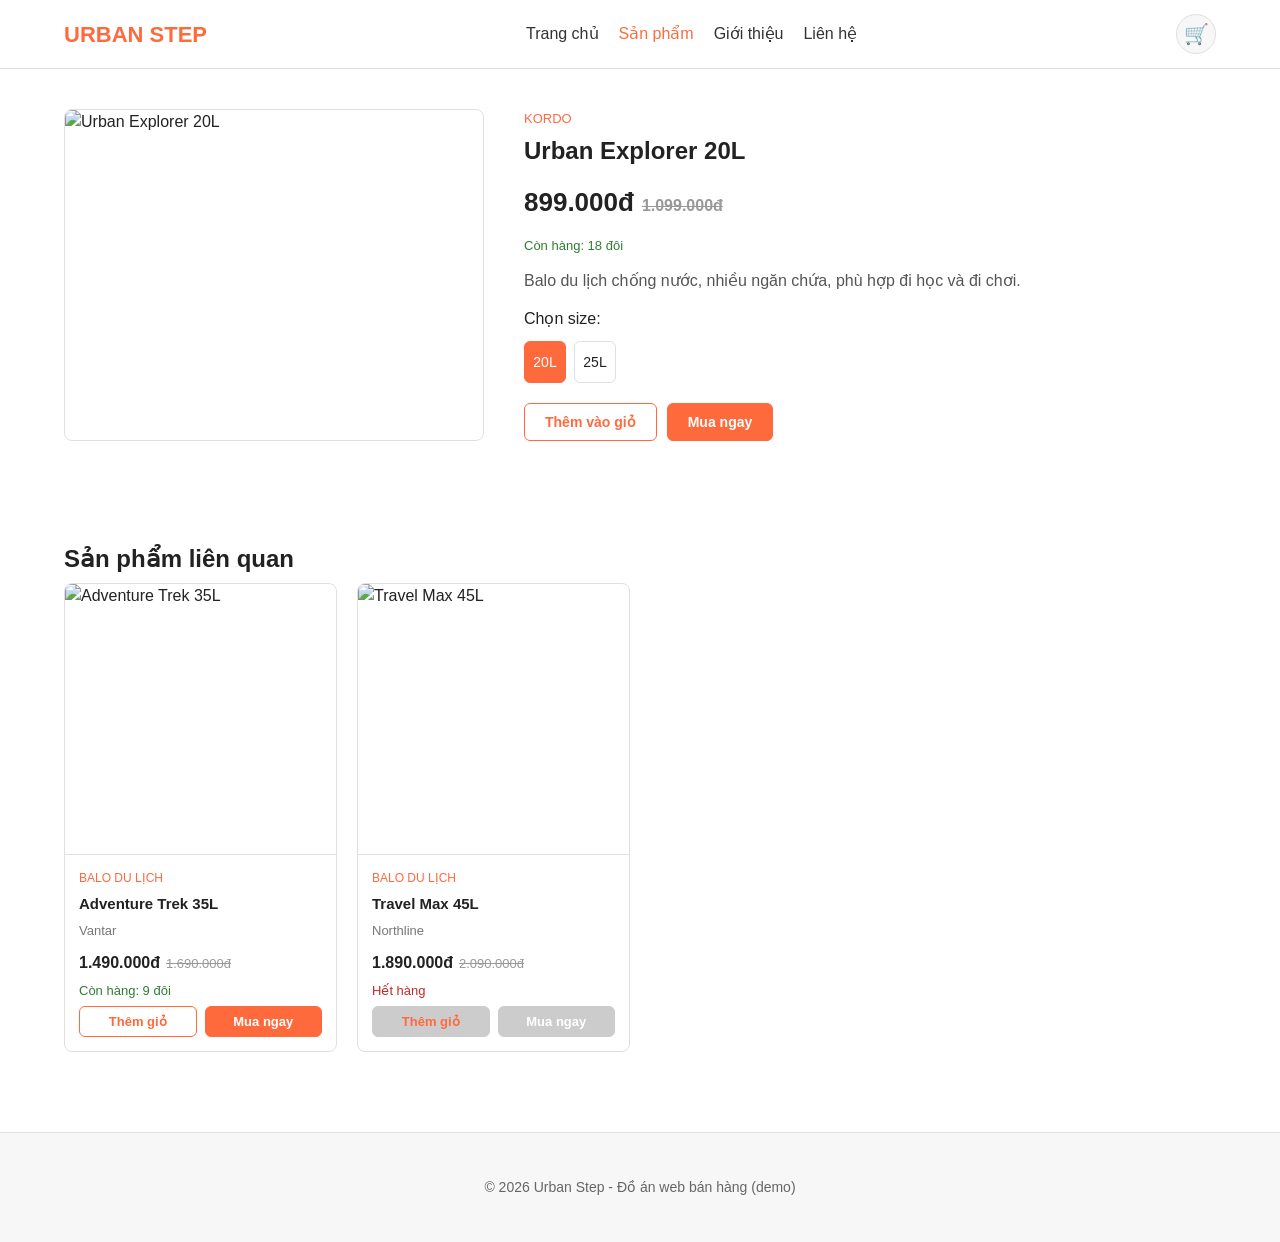
==== html/chi-tiet.html @ 1c6de4f3 "update" ====
<!DOCTYPE html>
<html lang="vi">
<head>
<meta charset="UTF-8">
<meta name="viewport" content="width=device-width, initial-scale=1.0">
<title>Chi tiết sản phẩm - URBAN STEP</title>
<link rel="stylesheet" href="../css/style.css">
</head>
<body data-trang="chi-tiet">

<header class="header">
  <div class="container">
    <div class="logo">URBAN STEP</div>
    <nav class="nav">
      <a href="../index.html">Trang chủ</a>
      <a href="san-pham.html" class="active">Sản phẩm</a>
      <a href="gioi-thieu.html">Giới thiệu</a>
      <a href="lien-he.html">Liên hệ</a>
    </nav>
    <a href="san-pham.html" class="gio-hang-icon">
      🛒
      <span class="gio-hang-badge">0</span>
    </a>
  </div>
</header>

<section class="section">
  <div class="container">
    <div class="detail-wrap" id="chiTietWrap"></div>
  </div>
</section>

<section class="section">
  <div class="container">
    <h2 class="section-title">Sản phẩm liên quan</h2>
    <div class="product-grid" id="relatedGrid"></div>
  </div>
</section>

<footer class="footer">
  <div class="container">
    <p>© 2026 Urban Step - Đồ án web bán hàng (demo)</p>
  </div>
</footer>

<script src="../js/data.js"></script>
<script src="../js/cart.js"></script>
<script src="../js/main.js"></script>
</body>
</html>
---- css/style.css ----
/* style.css - giao diện chung cho website bán giày */

* {
  box-sizing: border-box;
}

body {
  margin: 0;
  font-family: 'Segoe UI', Tahoma, Arial, sans-serif;
  color: #222;
  background: #fff;
  line-height: 1.5;
}

a {
  color: inherit;
  text-decoration: none;
}

img {
  max-width: 100%;
  display: block;
}

.container {
  width: 90%;
  max-width: 1200px;
  margin: 0 auto;
}

/* ---------- Header ---------- */
.header {
  background: #fff;
  border-bottom: 1px solid #e0e0e0;
  padding: 14px 0;
}

.header .container {
  display: flex;
  align-items: center;
  justify-content: space-between;
  flex-wrap: wrap;
  gap: 12px;
}

.logo {
  font-size: 22px;
  font-weight: bold;
  color: #ff6a3d;
}

.nav {
  display: flex;
  gap: 20px;
}

.nav a {
  font-weight: 500;
  color: #333;
}

.nav a:hover,
.nav a.active {
  color: #ff6a3d;
}

.gio-hang-icon {
  position: relative;
  font-size: 20px;
  border: 1px solid #e0e0e0;
  border-radius: 50%;
  width: 40px;
  height: 40px;
  display: flex;
  align-items: center;
  justify-content: center;
  background: #f7f7f7;
}

.gio-hang-badge {
  position: absolute;
  top: -6px;
  right: -6px;
  background: #ff6a3d;
  color: #fff;
  font-size: 11px;
  min-width: 18px;
  height: 18px;
  border-radius: 50%;
  text-align: center;
  line-height: 18px;
  display: none;
}

/* ---------- Nút bấm ---------- */
.btn {
  display: inline-block;
  padding: 10px 20px;
  border-radius: 6px;
  border: 1px solid #ff6a3d;
  background: #ff6a3d;
  color: #fff;
  font-weight: 600;
  font-size: 14px;
  cursor: pointer;
}

.btn:hover {
  background: #e85a2f;
}

.btn:disabled {
  background: #ccc;
  border-color: #ccc;
  cursor: not-allowed;
}

.btn-outline {
  background: #fff;
  color: #ff6a3d;
}

.btn-outline:hover {
  background: #fff3ee;
}

.btn-small {
  padding: 7px 12px;
  font-size: 13px;
}

.btn-full {
  width: 100%;
}

/* ---------- Hero (trang chủ) ---------- */
.hero {
  background: #f7f7f7;
  padding: 50px 0;
}

.hero .container {
  display: flex;
  align-items: center;
  gap: 40px;
  flex-wrap: wrap;
}

.hero-text {
  flex: 1;
  min-width: 280px;
}

.hero-text h1 {
  font-size: 34px;
  margin: 0 0 12px;
}

.hero-text h1 span {
  color: #ff6a3d;
}

.hero-text p {
  color: #666;
  margin-bottom: 20px;
}

.hero-img {
  flex: 1;
  min-width: 260px;
  max-width: 380px;
}

.hero-img img {
  border-radius: 10px;
  border: 1px solid #e0e0e0;
}

/* ---------- Tiêu đề khu vực ---------- */
.section {
  padding: 40px 0;
}

.section-title {
  font-size: 24px;
  margin-bottom: 6px;
}

.section-sub {
  color: #666;
  margin: 0 0 20px;
}

/* ---------- Tab danh mục ---------- */
.tabs {
  display: flex;
  flex-wrap: wrap;
  gap: 8px;
  margin-bottom: 24px;
}

.tab {
  padding: 8px 16px;
  border: 1px solid #e0e0e0;
  border-radius: 20px;
  background: #fff;
  color: #444;
  font-size: 14px;
  cursor: pointer;
}

.tab.active {
  background: #ff6a3d;
  border-color: #ff6a3d;
  color: #fff;
}

/* ---------- Lưới sản phẩm ---------- */
.product-grid {
  display: grid;
  grid-template-columns: repeat(4, 1fr);
  gap: 20px;
}

.product-card {
  border: 1px solid #e0e0e0;
  border-radius: 8px;
  overflow: hidden;
  background: #fff;
  display: flex;
  flex-direction: column;
}

.product-card img {
  width: 100%;
  aspect-ratio: 1/1;
  object-fit: cover;
  border-bottom: 1px solid #e0e0e0;
}

.product-info {
  padding: 14px;
  display: flex;
  flex-direction: column;
  gap: 6px;
  flex: 1;
}

.product-category {
  font-size: 12px;
  color: #ff6a3d;
  text-transform: uppercase;
}

.product-name {
  font-weight: 700;
  font-size: 15px;
}

.product-brand {
  color: #777;
  font-size: 13px;
}

.product-price {
  margin-top: 4px;
}

.product-price .gia-moi {
  font-weight: 700;
  font-size: 16px;
}

.product-price .gia-cu {
  color: #999;
  text-decoration: line-through;
  font-size: 13px;
  margin-left: 6px;
}

.product-stock {
  font-size: 13px;
  color: #2e7d32;
}

.product-stock.het-hang {
  color: #c62828;
}

.product-stock.sap-het {
  color: #ef6c00;
}

.product-buttons {
  margin-top: auto;
  display: flex;
  gap: 8px;
}

.product-buttons .btn {
  flex: 1;
  text-align: center;
}

/* ---------- Trang chi tiết ---------- */
.detail-wrap {
  display: flex;
  gap: 40px;
  flex-wrap: wrap;
}

.detail-img {
  flex: 1;
  min-width: 280px;
  max-width: 420px;
  border: 1px solid #e0e0e0;
  border-radius: 8px;
  overflow: hidden;
}

.detail-info {
  flex: 1;
  min-width: 280px;
}

.detail-info h1 {
  font-size: 24px;
  margin: 4px 0 8px;
}

.detail-info .brand {
  color: #ff6a3d;
  font-size: 13px;
  text-transform: uppercase;
}

.detail-info .price {
  margin: 14px 0;
  font-size: 26px;
  font-weight: 700;
}

.detail-info .price .gia-cu {
  font-size: 16px;
  color: #999;
  text-decoration: line-through;
  margin-left: 8px;
}

.detail-info .mo-ta {
  color: #555;
  margin: 14px 0;
}

.size-list {
  display: flex;
  flex-wrap: wrap;
  gap: 8px;
  margin: 10px 0 20px;
}

.size-item {
  width: 42px;
  height: 42px;
  border: 1px solid #e0e0e0;
  border-radius: 6px;
  display: flex;
  align-items: center;
  justify-content: center;
  cursor: pointer;
  font-size: 14px;
}

.size-item.active {
  background: #ff6a3d;
  border-color: #ff6a3d;
  color: #fff;
}

.detail-buttons {
  display: flex;
  gap: 10px;
  margin-top: 10px;
  flex-wrap: wrap;
}

/* ---------- Giỏ hàng ---------- */
.cart-box {
  display: none;
  border: 1px solid #e0e0e0;
  border-radius: 8px;
  padding: 16px;
  margin-bottom: 30px;
  background: #f9f9f9;
}

.cart-box.show {
  display: block;
}

.cart-line {
  display: flex;
  align-items: center;
  gap: 12px;
  padding: 10px 0;
  border-bottom: 1px solid #e0e0e0;
}

.cart-line img {
  width: 56px;
  height: 56px;
  object-fit: cover;
  border-radius: 6px;
}

.cart-line-info {
  flex: 1;
}

.cart-line-info .ten {
  font-weight: 600;
}

.cart-line-info .meta {
  font-size: 13px;
  color: #777;
}

.cart-total {
  display: flex;
  justify-content: space-between;
  font-weight: 700;
  margin: 14px 0;
  font-size: 16px;
}

/* ---------- Form liên hệ ---------- */
.form-group {
  margin-bottom: 16px;
}

.form-group label {
  display: block;
  margin-bottom: 6px;
  font-size: 14px;
  color: #444;
}

.form-group input,
.form-group select,
.form-group textarea {
  width: 100%;
  padding: 10px;
  border: 1px solid #e0e0e0;
  border-radius: 6px;
  font-size: 14px;
  font-family: inherit;
}

.form-group textarea {
  min-height: 100px;
  resize: vertical;
}

.thong-bao {
  color: #2e7d32;
  margin-top: 10px;
  display: none;
}

/* ---------- Khối thông tin nhỏ ---------- */
.info-grid {
  display: grid;
  grid-template-columns: repeat(4, 1fr);
  gap: 16px;
}

.info-box {
  border: 1px solid #e0e0e0;
  border-radius: 8px;
  padding: 18px;
}

.info-box h3 {
  margin: 0 0 6px;
  font-size: 16px;
}

.info-box p {
  margin: 0;
  color: #666;
  font-size: 14px;
}

/* ---------- Footer ---------- */
.footer {
  background: #f7f7f7;
  border-top: 1px solid #e0e0e0;
  padding: 30px 0;
  margin-top: 40px;
  color: #666;
  font-size: 14px;
  text-align: center;
}

/* ---------- Responsive ---------- */
@media (max-width: 900px) {
  .product-grid {
    grid-template-columns: repeat(2, 1fr);
  }
  .info-grid {
    grid-template-columns: repeat(2, 1fr);
  }
}

@media (max-width: 600px) {
  .nav {
    width: 100%;
    justify-content: center;
    flex-wrap: wrap;
  }
  .product-grid {
    grid-template-columns: 1fr 1fr;
    gap: 12px;
  }
  .info-grid {
    grid-template-columns: 1fr;
  }
}
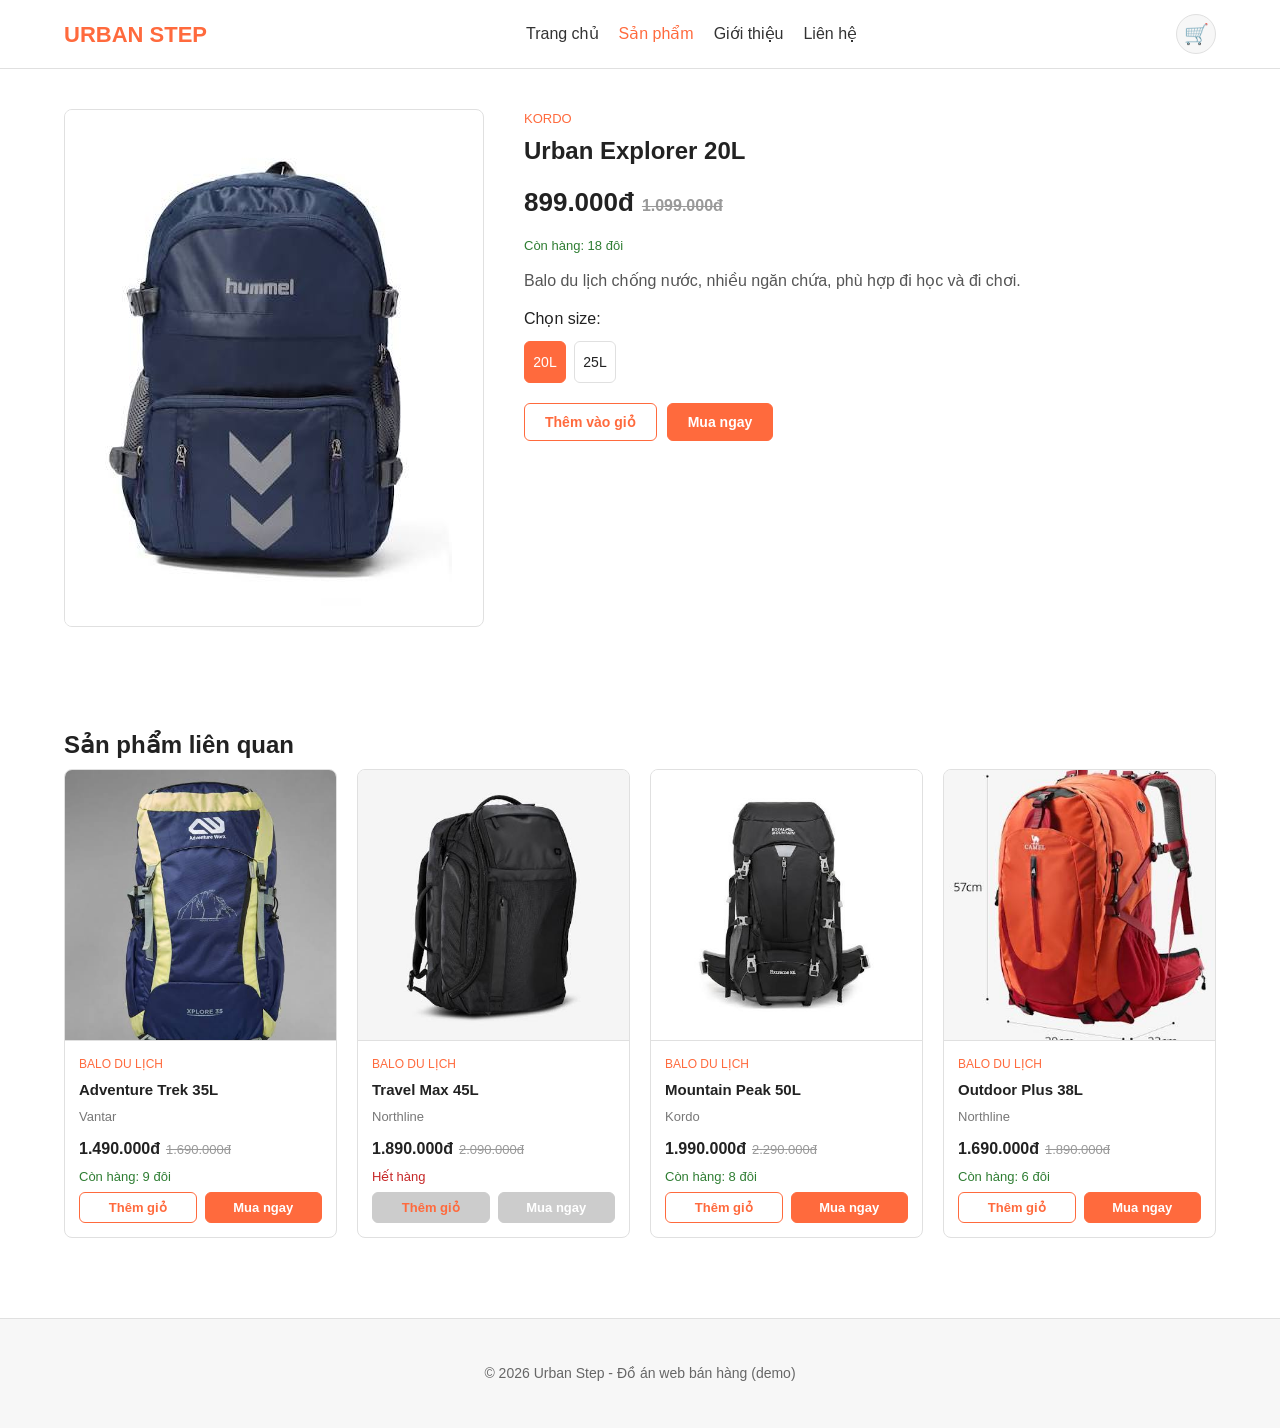
==== commit 33cc90ae: "update" ====
--- a/html/chi-tiet.html
+++ b/html/chi-tiet.html
@@ -3,7 +3,7 @@
 <head>
 <meta charset="UTF-8">
 <meta name="viewport" content="width=device-width, initial-scale=1.0">
-<title>Chi tiết sản phẩm - URBAN STEP</title>
+<title>Chi tiết sản phẩm</title>
 <link rel="stylesheet" href="../css/style.css">
 </head>
 <body data-trang="chi-tiet">
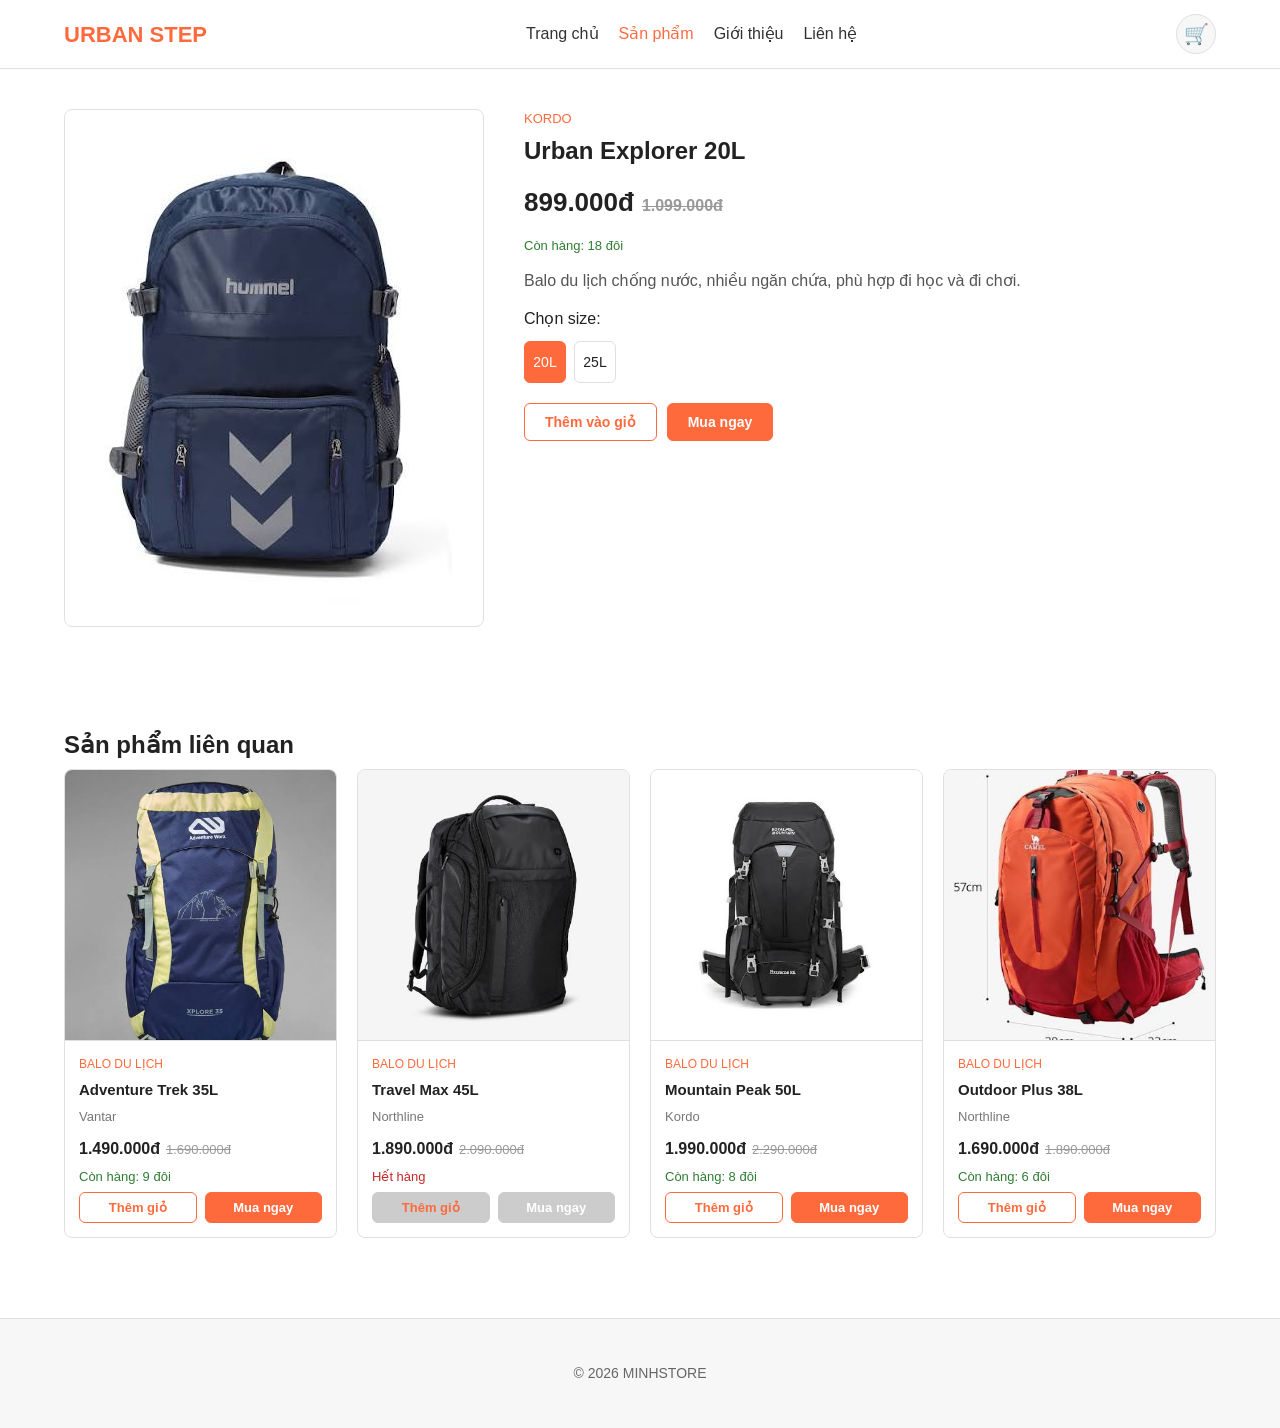
==== commit 7b4a3f9b: "update" ====
--- a/html/chi-tiet.html
+++ b/html/chi-tiet.html
@@ -39,7 +39,7 @@
 
 <footer class="footer">
   <div class="container">
-    <p>© 2026 Urban Step - Đồ án web bán hàng (demo)</p>
+    <p>© 2026 MINHSTORE</p>
   </div>
 </footer>
 
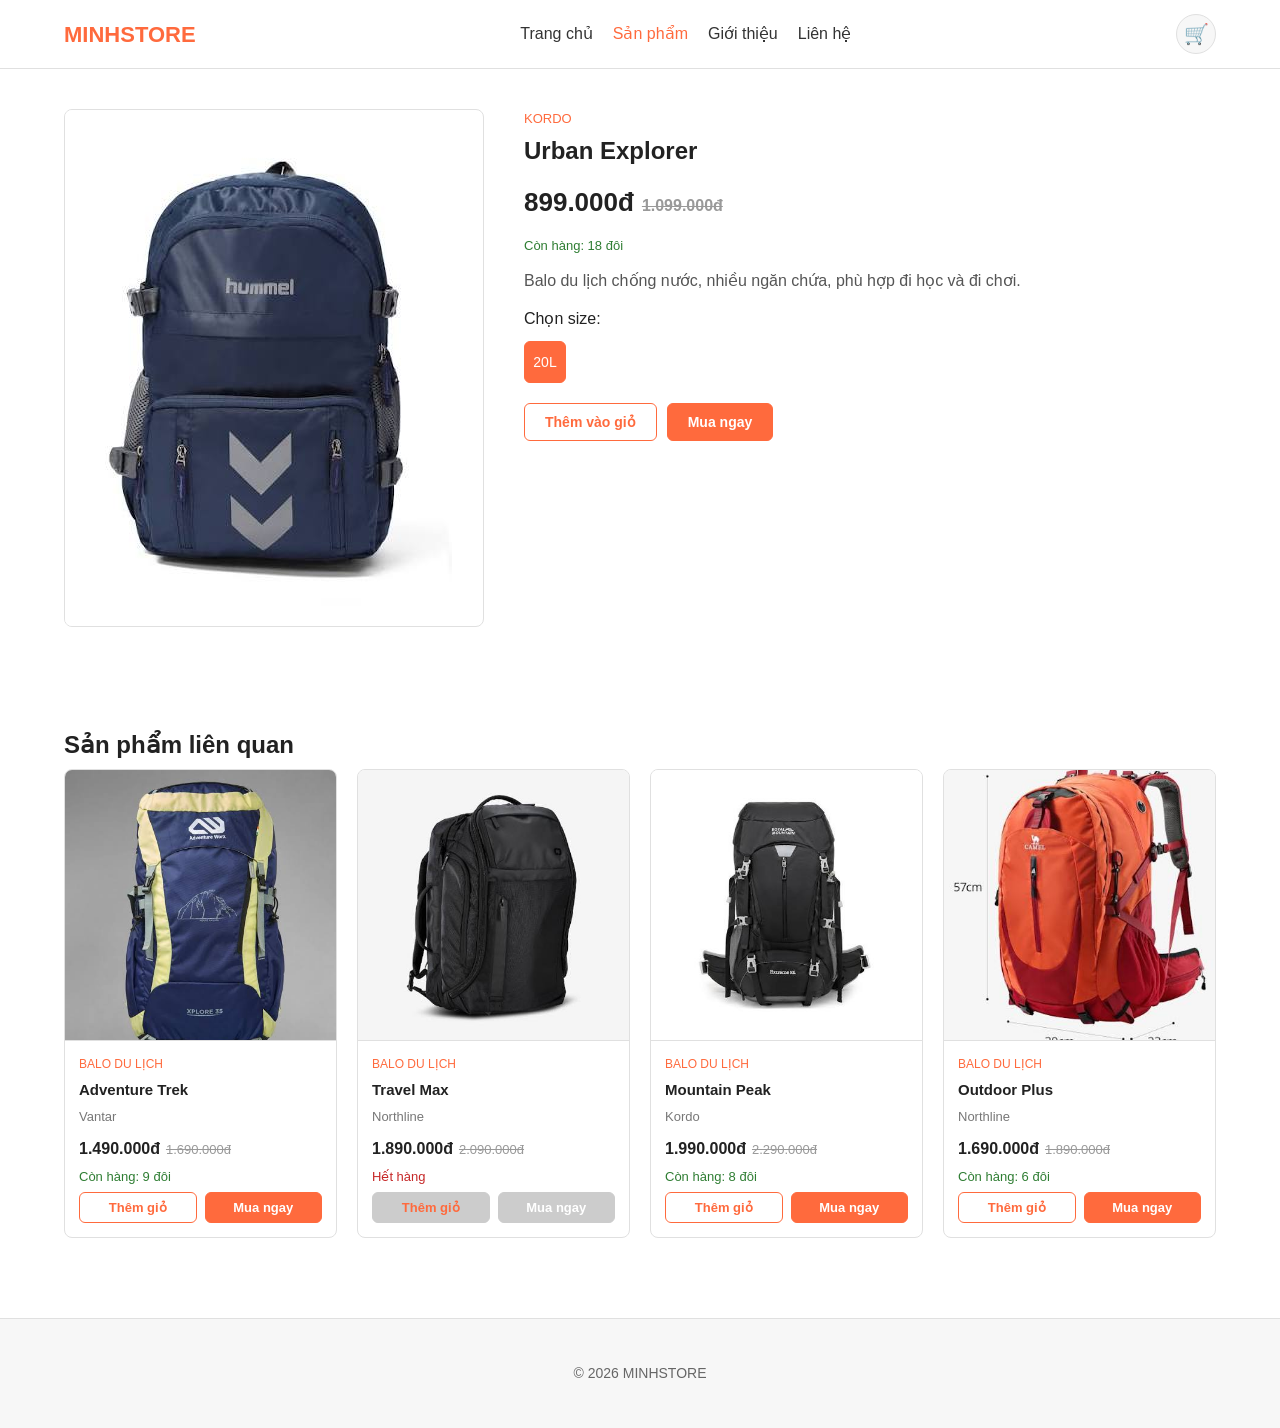
==== commit 2e261d3a: "update" ====
--- a/html/chi-tiet.html
+++ b/html/chi-tiet.html
@@ -10,14 +10,14 @@
 
 <header class="header">
   <div class="container">
-    <div class="logo">URBAN STEP</div>
+    <div class="logo">MINHSTORE</div>
     <nav class="nav">
       <a href="../index.html">Trang chủ</a>
       <a href="san-pham.html" class="active">Sản phẩm</a>
       <a href="gioi-thieu.html">Giới thiệu</a>
       <a href="lien-he.html">Liên hệ</a>
     </nav>
-    <a href="san-pham.html" class="gio-hang-icon">
+    <a href="san-pham.html#gio-hang" class="gio-hang-icon">
       🛒
       <span class="gio-hang-badge">0</span>
     </a>
@@ -47,4 +47,4 @@
 <script src="../js/cart.js"></script>
 <script src="../js/main.js"></script>
 </body>
-</html>
+</html>
